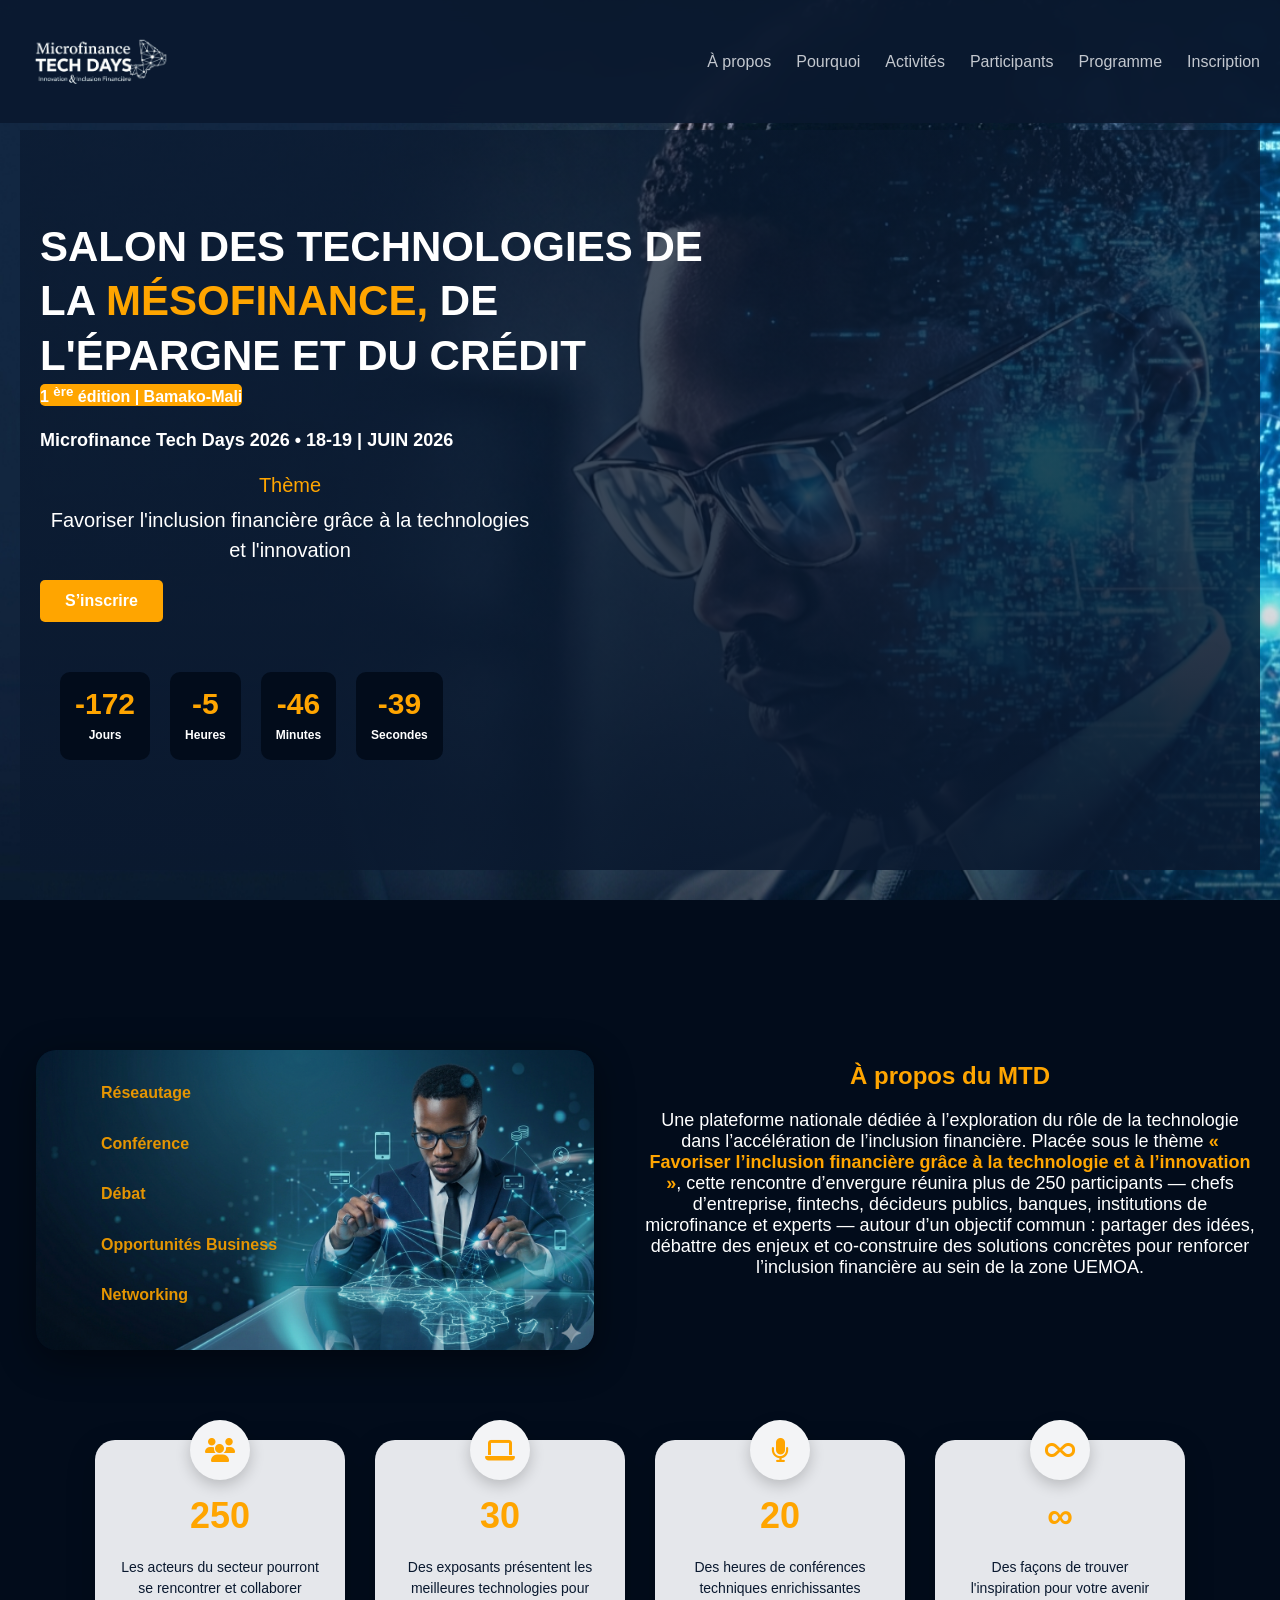
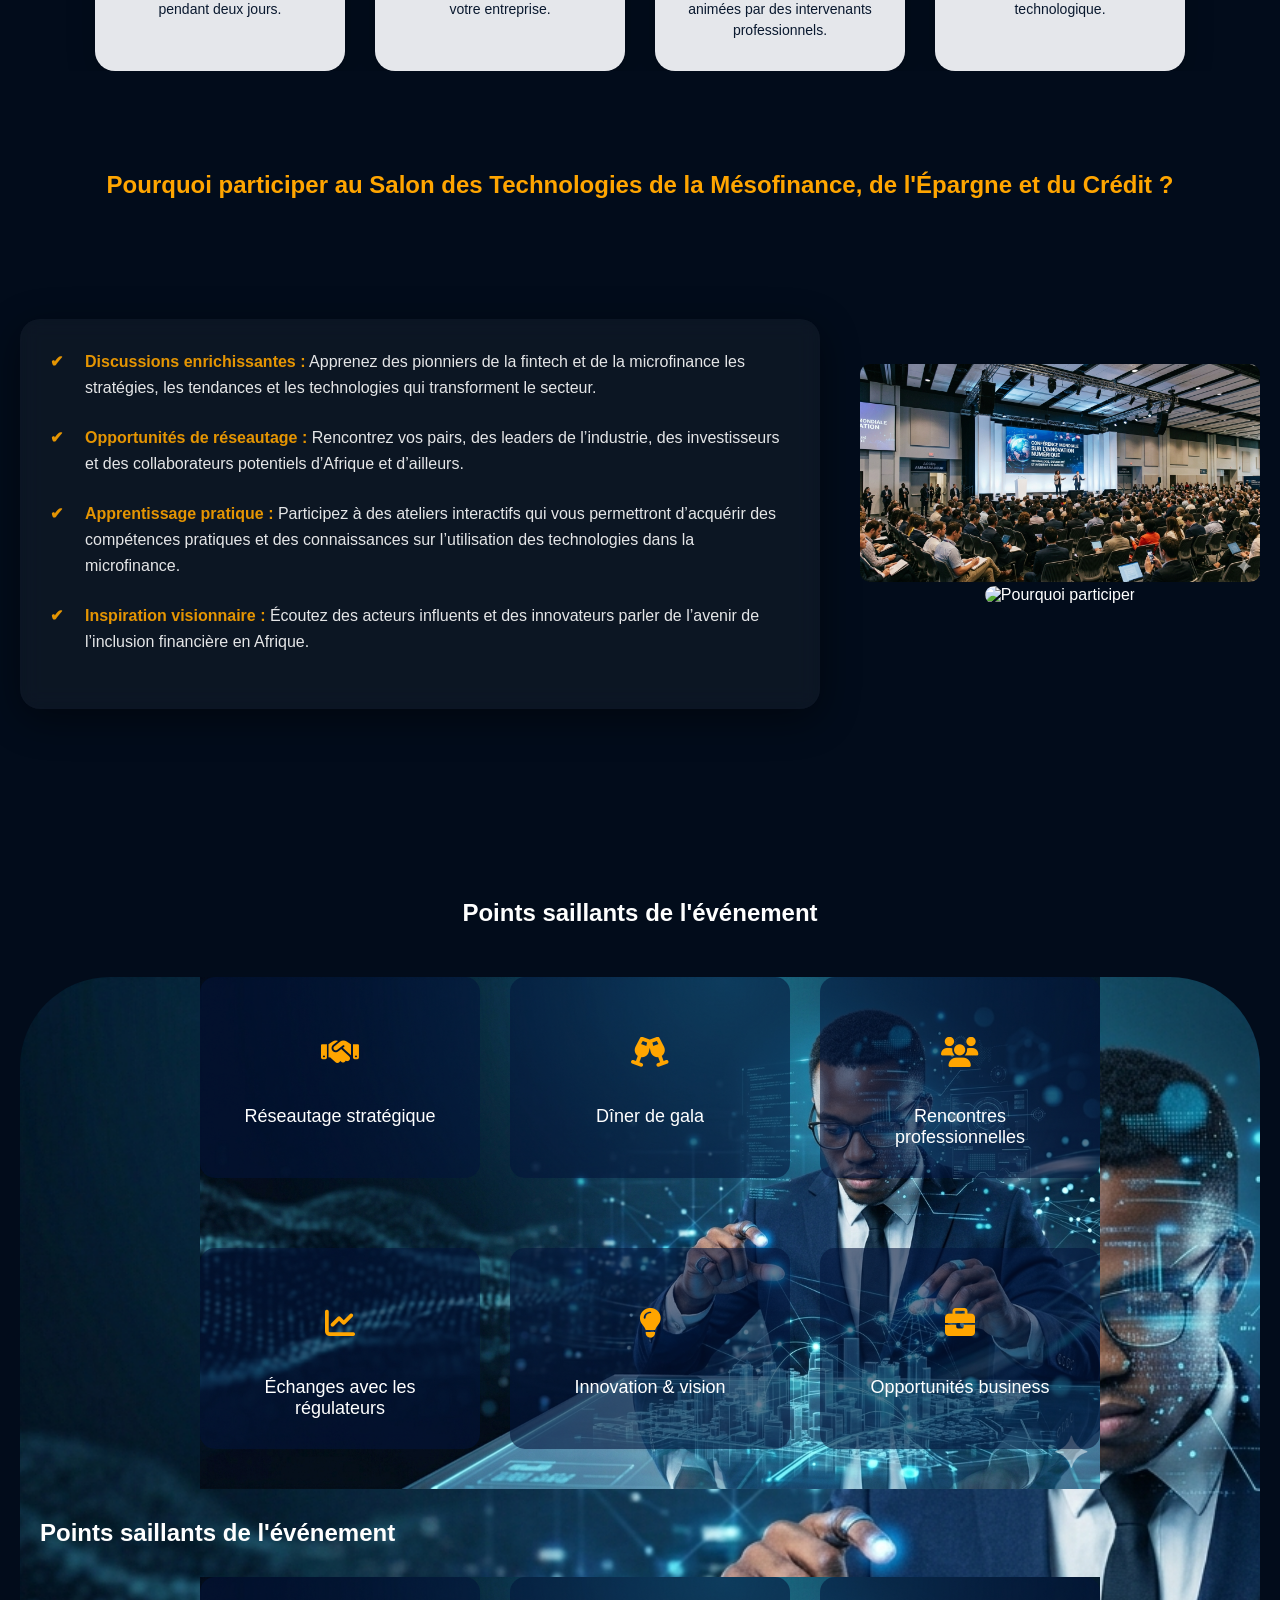
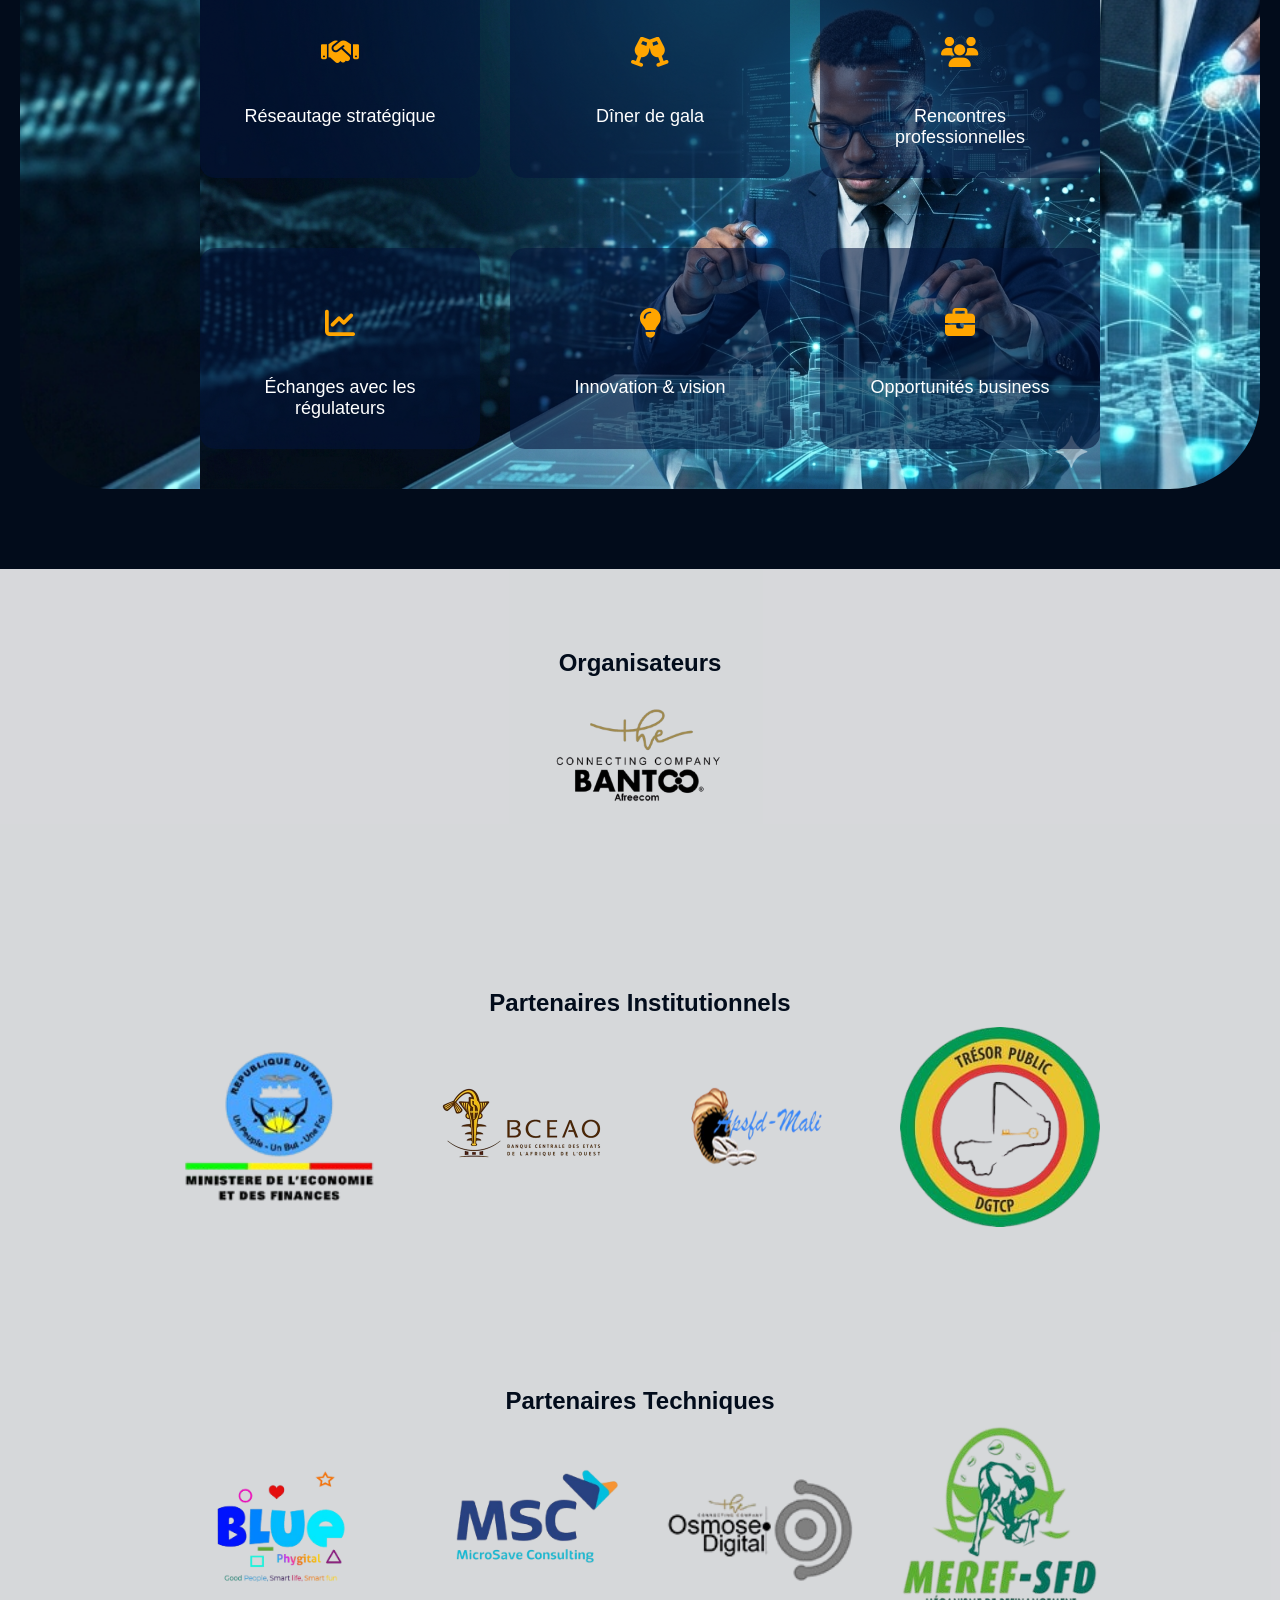
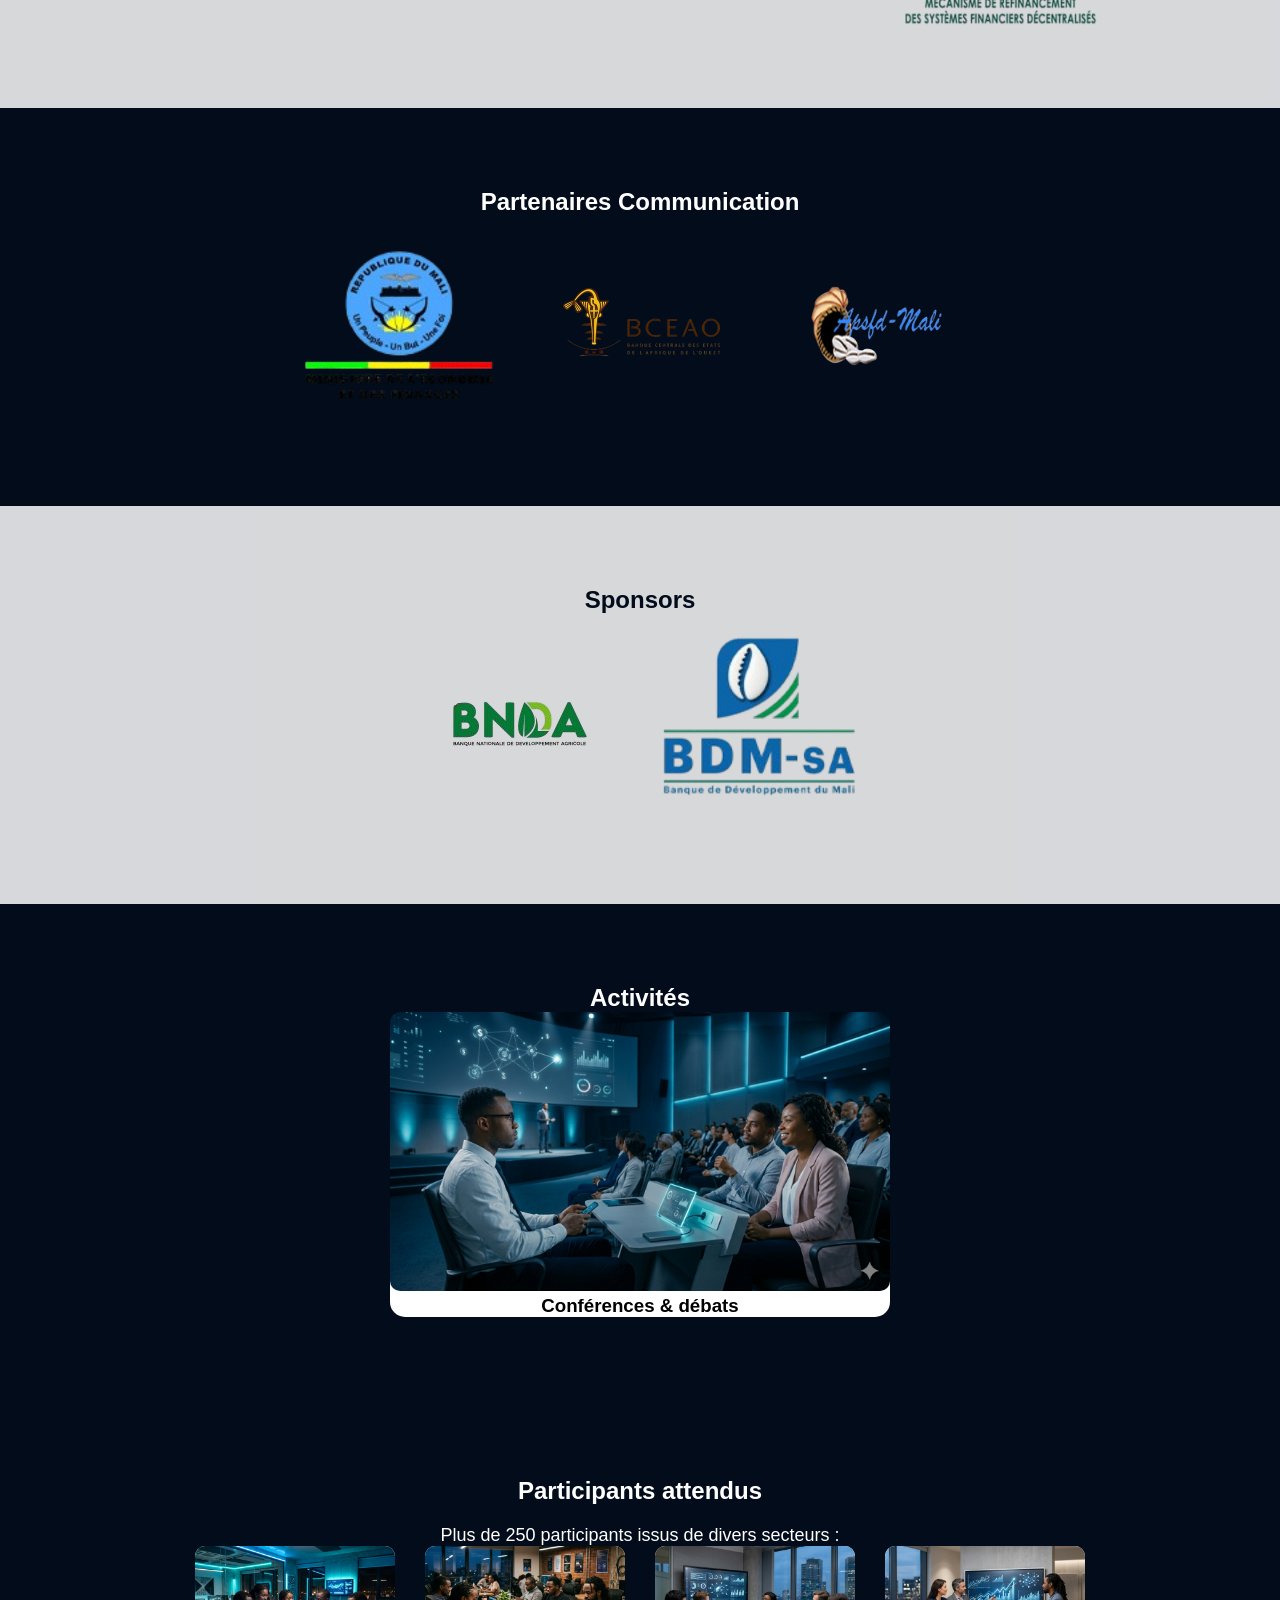
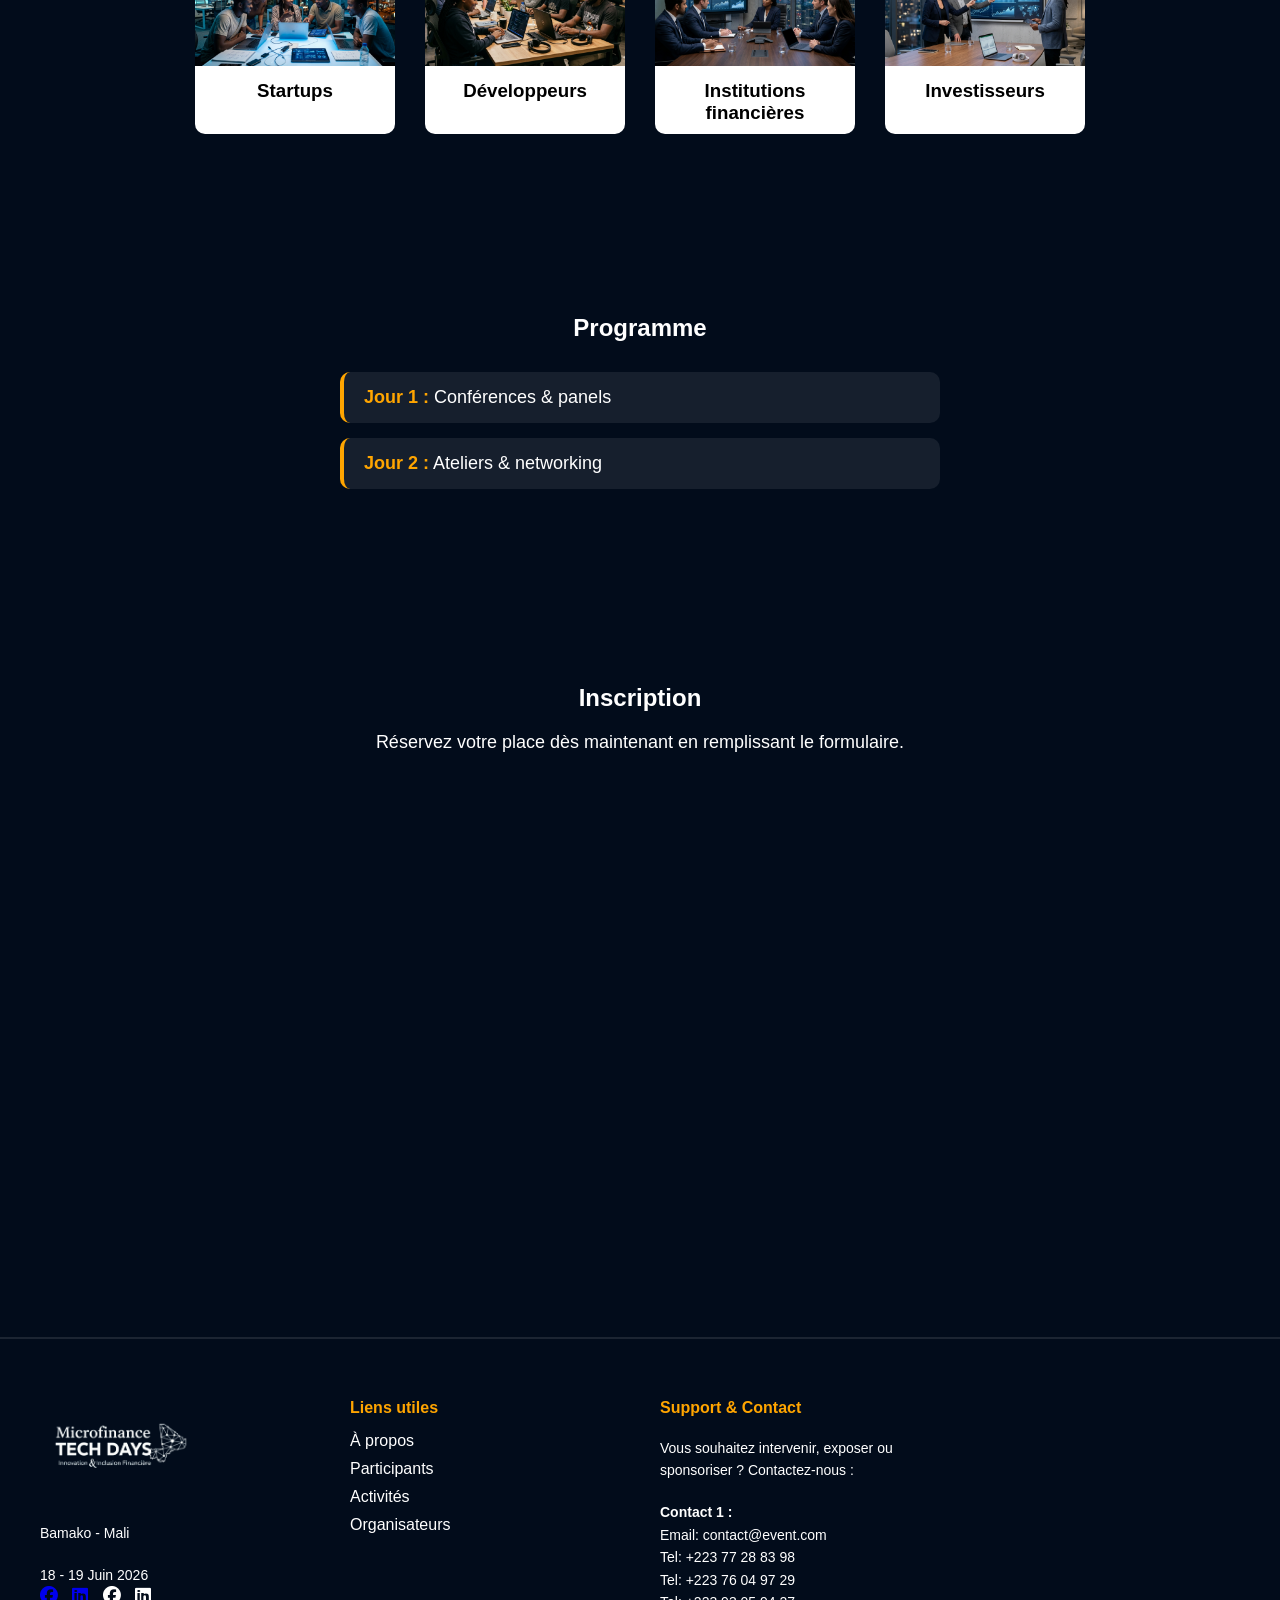
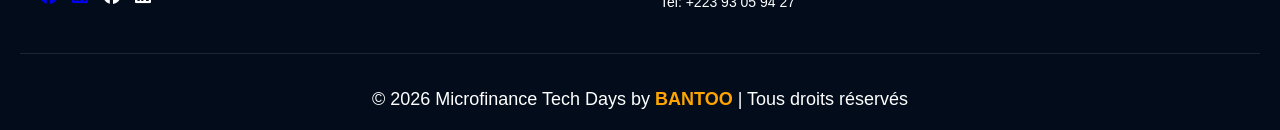
==== microfinance/index.html @ 063d9e69 "merge repo distant" ====
<!DOCTYPE html>
<html lang="fr">
<head>
  <meta charset="UTF-8">
  <title>Microfinance Tech Days</title>
  <meta name="viewport" content="width=device-width, initial-scale=1.0">
  <link rel="stylesheet" href="https://cdnjs.cloudflare.com/ajax/libs/font-awesome/6.5.0/css/all.min.css">
  <link rel="stylesheet" href="style.css">
</head>
<body>

<!-- NAVBAR -->
<header>
  <nav class="navbar">
    
    <div class="nav-left">
      <img src="images/logos.png" alt="logo" class="navbar-logo">
    </div>
    <div class="menu-toggle">&#9776;</div>

    <ul class="nav-links">
      <li><a href="#about">À propos</a></li>
      <li><a href="#why">Pourquoi</a></li>
      <li><a href="#activities">Activités</a></li>
      <li><a href="#participants">Participants</a></li>
      <li><a href="#program">Programme</a></li>
      <li><a href="#inscription">Inscription</a></li>
    </ul>

  </nav>
</header>

<!-- HERO -->
<section id="accueil" class="hero ">
  <div class="overlay">
    <h1>SALON DES TECHNOLOGIES DE LA <strong >MÉSOFINANCE,</strong> DE L'ÉPARGNE ET DU CRÉDIT </h1>
    <h4 class="fade-in-delay">1 <sup>ère</sup> édition | Bamako-Mali</h4>
    <p class="fade-in-delay">Microfinance Tech Days 2026 • 18-19 | JUIN 2026</p>

    <h2 class="fade-in-delay">Favoriser l'inclusion financière grâce à la technologies et l'innovation </h2>
    <a href="#inscription" class="btn fade-in-delay">S’inscrire</a>
    <div class="countdown">
    <div><span id="days">0</span><p>Jours</p></div>
    <div><span id="hours">0</span><p>Heures</p></div>
    <div><span id="minutes">0</span><p>Minutes</p></div>
    <div><span id="seconds">0</span><p>Secondes</p></div>
  </div>
  </div>
</section>

<!-- ABOUT -->
<section id="about" class="fade-up">
   <div class="about-container">
    <div class="content">
      <ul>
        <ol> <li><strong>Réseautage</strong></li></ol>
        <ol><li><strong>Conférence</strong></li></ol>
        <ol><li><strong>Débat</strong></li></ol>
        <ol><li><strong>Opportunités Business</strong></li></ol>
        <ol><li><strong>Networking</strong></li></ol>
      </ul>
    </div>
    <!-- <img src="images/about.png" alt="about"> -->
    
    <div class="text">
      <h2>À propos du <strong >MTD</strong></h2>
      <p>
        Une plateforme nationale dédiée à l’exploration du rôle de la technologie dans l’accélération de l’inclusion financière.
        Placée sous le thème <strong>« Favoriser l’inclusion financière grâce à la technologie et à l’innovation »</strong>, cette rencontre 
        d’envergure réunira plus de 250 participants — chefs d’entreprise, fintechs, décideurs publics, banques, institutions de microfinance 
        et experts — autour d’un objectif commun : partager des idées, débattre des enjeux et co-construire des solutions concrètes pour 
        renforcer l’inclusion financière au sein de la zone UEMOA.
      </p>
    </div>
  </div>
</section>

<!-- STATS -->
<div class="stats">
  
  <div class="stat-card">
    <div class="icon"><i class="fas fa-users"></i></div>
    <h3>250</h3>
    <p>Les acteurs du secteur pourront se rencontrer et collaborer pendant deux jours.</p>
  </div>

  <div class="stat-card">
    <div class="icon"><i class="fas fa-laptop"></i></div>
    <h3>30</h3>
    <p>Des exposants présentent les meilleures technologies pour votre entreprise.</p>
  </div>

  <div class="stat-card">
    <div class="icon"><i class="fas fa-microphone"></i></div>
    <h3>20</h3>
    <p>Des heures de conférences techniques enrichissantes animées par des intervenants professionnels.</p>
  </div>

  <div class="stat-card">
    <div class="icon"><i class="fas fa-infinity"></i></div>
    <h3>∞</h3>
    <p>Des façons de trouver l'inspiration pour votre avenir technologique.</p>
  </div>

</div> 

<section id="why" class="fade-up">
  <h2>Pourquoi participer  au Salon des Technologies de la Mésofinance, de l'Épargne et du Crédit ?</h2>

  <div class="why-container">

    <div class="why-text">
      <ol>
        <li>
          <strong>Discussions enrichissantes :</strong>
          Apprenez des pionniers de la fintech et de la microfinance les stratégies, les tendances et les technologies qui transforment le secteur.
        </li>

        <li>
          <strong>Opportunités de réseautage :</strong>
          Rencontrez vos pairs, des leaders de l’industrie, des investisseurs et des collaborateurs potentiels d’Afrique et d’ailleurs.
        </li>

        <li>
          <strong>Apprentissage pratique :</strong>
          Participez à des ateliers interactifs qui vous permettront d’acquérir des compétences pratiques et des connaissances sur l’utilisation des technologies dans la microfinance.
        </li>

        <li>
          <strong>Inspiration visionnaire :</strong>
          Écoutez des acteurs influents et des innovateurs parler de l’avenir de l’inclusion financière en Afrique.
        </li>
      </ol>
    </div>

    <div class="why-image">
      <img src="images/conf.png" alt="Pourquoi participer">
      <img src="images/why.png" alt="Pourquoi participer">
    </div>

  </div>
</section>

<!-- HIGHLIGHTS -->
<section id="highlights" class="fade-up">
   <h2>Points saillants de l'événement</h2>
  <div class="high">
    
    <div class="highlights-grid">

      <div class="highlight-item">
        <i class="fas fa-handshake"></i>
        <p>Réseautage stratégique</p>
      </div>

      <div class="highlight-item">
        <i class="fas fa-glass-cheers"></i>
        <p>Dîner de gala</p>
      </div>

      <div class="highlight-item">
        <i class="fas fa-users"></i>
        <p>Rencontres professionnelles</p>
      </div>

      <div class="highlight-item">
        <i class="fas fa-chart-line"></i>
        <p>Échanges avec  les régulateurs</p>
      </div>

      <div class="highlight-item">
        <i class="fas fa-lightbulb"></i>
        <p>Innovation & vision</p>
      </div>

      <div class="highlight-item">
        <i class="fas fa-briefcase"></i>
        <p>Opportunités business</p>
      </div>

    </div>

  <h2>Points saillants de l'événement</h2>

  <div class="highlights-grid">

    <div class="highlight-item">
      <i class="fas fa-handshake"></i>
      <p>Réseautage stratégique</p>
    </div>

    <div class="highlight-item">
      <i class="fas fa-glass-cheers"></i>
      <p>Dîner de gala</p>
    </div>

    <div class="highlight-item">
      <i class="fas fa-users"></i>
      <p>Rencontres professionnelles</p>
    </div>

    <div class="highlight-item">
      <i class="fas fa-chart-line"></i>
      <p>Échanges avec  les régulateurs</p>
    </div>

    <div class="highlight-item">
      <i class="fas fa-lightbulb"></i>
      <p>Innovation & vision</p>
    </div>

    <div class="highlight-item">
      <i class="fas fa-briefcase"></i>
      <p>Opportunités business</p>
    </div>

  </div>
</section>

<!-- ORGANIZERS -->
<section id="organizers" class="fade-up">
  <h2>Organisateurs</h2>
  <div class="logos">
    <img src="images/organisateur.png">
  </div>
</section>

<!-- PARTNERS -->
<section id="partners" class="fade-up">
  <h2>Partenaires Institutionnels</h2>
  <div class="logos">
    <img src="images/Mnn.png">
    <img src="images/bceaolog.png">
    <img src="images/sponlog.png">
    <img src="images/tresor.png" alt="">
    
  </div>
</section>

<!-- PARTNERS -->
<section id="partnerstech" class="fade-up">
  <h2>Partenaires Techniques</h2>
  <div class="logos">
    <img src="images/blue.png">
    <img src="images/msc.png">
    <img src="images/osm.png">
    <img src="images/mref.png">
    
  </div>
</section>

<!-- PARTNERS -->
<section id="partnerscom" class="fade-up">
  <h2>Partenaires Communication</h2>
  <div class="logos">
    <img src="images/Mnn.png">
    <img src="images/bceaolog.png">
    <img src="images/sponlog.png">
    
  </div>
</section>

<!-- SPONSORS -->
<section id="sponsors" class="fade-up">
  <h2>Sponsors</h2>
  <div class="logos">
    <img src="images/bnda_mali_logo.png">
    <img src="images/bdmss.png">
  </div>
</section>


<!-- ACTIVITIES -->
<section id="activities">
  <div class="activities-container">
    <h2>Activités</h2>
    <div class="carousel">
      <div class="card active">
        <img src="images/conference.png" alt="">
        <h3>Conférences & débats</h3>
      </div>

      <div class="card">
        <img src="images/exposition.png" alt="">
        <h3>Expositions & démonstrations</h3>
      </div>

      <div class="card">
        <img src="images/atelier.png" alt="">
        <h3>Ateliers</h3>
      </div>
    </div>
  </div>
</section>

<section id="participants" class="fade-up">
  <h2>Participants attendus</h2>
  <p>Plus de 250 participants issus de divers secteurs :</p>

  <div class="participants-container">
    
    <div class="participant-card">
      <img src="images/startup.png" alt="">
      <h3>Startups</h3>
    </div>

    <div class="participant-card">
      <img src="images/dev.png" alt="">
      <h3>Développeurs</h3>
    </div>

    <div class="participant-card">
      <img src="images/institution.png" alt="">
      <h3>Institutions financières</h3>
    </div>

    <div class="participant-card">
      <img src="images/investisseur.png" alt="">
      <h3>Investisseurs</h3>
    </div>

  </div>
</section>

<!-- PROGRAM -->
<section id="program" class="fade-up">
  <h2>Programme</h2>
  <p><strong>Jour 1 :</strong> Conférences & panels</p>
  <p><strong>Jour 2 :</strong> Ateliers & networking</p>
</section>

<!-- INSCRIPTION -->
<section id="inscription" class="fade-up">
  <h2>Inscription</h2>
  <p>Réservez votre place dès maintenant en remplissant le formulaire.</p>
  <div class="form-container"> 
    <iframe 
      src="https://forms.gle/xiPjMH4er3DZVUmT6"
      width="100%" 
      height="500"
      frameborder="0">
    </iframe>
  </div>
</section>

<!-- FOOTER -->
<footer>

  <div class="footer-container">

    <div class="footer-col">
      <img src="images/logos.png" alt="logo" class="footer-logo">
      <p>Bamako - Mali</p>
      <p>18 - 19 Juin 2026</p>

      <div class="socials" >
         <a href="https://www.facebook.com/profile.php?id=61573254868620 "><i class="fab fa-facebook"></i></a>
        <a href="https://www.linkedin.com/company/microfinance-tech-days/?viewAsMember=true"><i class="fab fa-linkedin"> </i></a>
        <i class="fab fa-facebook"></i>
        <i class="fab fa-linkedin"></i>
      </div>
    </div>

    <div class="footer-col">
      <h4>Liens utiles</h4>
      <ul>
        <li><a href="#about">À propos</a></li>
        <li><a href="#participants">Participants</a></li>
        <li><a href="#activities">Activités</a></li>
        <li><a href="#organizers">Organisateurs</a></li>
      </ul>
    </div>

<!--     
    <div class="footer-col">
      <h4>Informations</h4>
      <ul>
        <li><a href="#">Politique de confidentialité</a></li>
        <li><a href="#">Conditions d'utilisation</a></li>
      </ul>
    </div> -->

    <div class="footer-col">
      <h4>Support & Contact</h4>
      <p>Vous souhaitez intervenir, exposer ou sponsoriser ? Contactez-nous :</p>

      <p><strong>Contact 1 :</strong><br>
      Email: contact@event.com<br>
      Tel: +223 77 28 83 98 <br>
      Tel: +223 76 04 97 29<br>
      Tel: +223 93 05 94 27</p>
    </div>

  </div>

  <div class="footer-bottom">
    <p>© 2026 Microfinance Tech Days by <strong style="color: orange;">BANTOO</strong> | Tous droits réservés</p>
  </div>

</footer>

<script src="script.js"></script>
</body>
</html>
---- microfinance/style.css ----
* {
  margin: 0;
  padding: 0;
  box-sizing: border-box;
  font-family: 'Arial', sans-serif;
}

body {
  background: rgba(2,12,27,0.9);
  color: white;
}

p {
  margin-top: 20px;
  font-size: 18px;
}

/* NAVBAR ALIGNEMENT */
.navbar {
  display: flex;
  justify-content: space-between;
  align-items: center; 
  padding: 15px 20px;
  background: transparent; 
  transition: 0.3s;
  position: fixed;
  width: 100%;
  /* background-color: #ecb131; */
  z-index: 1000;
  backdrop-filter: blur(10px);
}

.navbar.scrolled {
  background: #0a192f;
  box-shadow: 0 5px 20px rgba(0,0,0,0.3);
}

/* LOGO */
.navbar-logo {
  width: 150px;
  height: auto;
  /* filter: drop-shadow(0 0 5px white); */
  border-radius: 5px;
}

/* NAV LINKS */
.nav-links {
  display: flex;
  list-style: none;
  align-items: center;
}

.nav-links li {
  margin-left: 25px;
}

.nav-links a {
  color: #eaedf1d3; 
  text-decoration: none;
  transition: 0.3s;
}

.nav-links a:hover {
  color: orange;
}

/* HERO */
.hero {
  height: 100vh;
  background: url('images/backbg.png') no-repeat center center/cover;
  position: relative;
  opacity: 0;
  animation: heroFade 1s ease forwards;
  transform: translateY(30px);
}
.fade-in-delay {
  opacity: 0;
  transform: translateY(20px);
  animation: heroFade 1s ease forwards;
  animation-delay: 0.5s;
}
.overlay {
  margin-top: 50px ;
  position: relative;
  width: 100%;
  height: 100%;
  background: linear-gradient(
    rgba(10,25,47,0.7),
    rgba(10,25,47,0.9)
  );
  display: flex;
  flex-direction: column;
  align-items: flex-start; 
  padding-left: 20px;
  justify-content: center;
  align-items: flex-start;
}
.overlay h1 {
  font-size: 42px;
  font-weight: 800;
  line-height: 1.3;
  text-transform: uppercase;
  text-align: left;
  max-width: 700px;
}

.overlay h1 strong {
  color: orange;
}

.overlay h4 {
  display: inline-block;
  text-align: right;
  background-color: orange;
  color: white;
  line-height: 1.2;
  height: fit-content;
  border-radius: 5px;
  font-weight: bold;
  font-weight: italic;
  align-self:flex-start;
}

.overlay p {
  /* margin-top: 15px; */
  font-size: 18px;
  font-weight: 600;
  max-width: 600px;
  line-height: 1.6;
}

.overlay h2 {
  margin-top: 15px;
  font-size: 20px;
  font-weight: 400;
  max-width: 500px;
  line-height: 1.5;
}
.overlay h2::before {
  content: "Thème";
  display: block;
  color: orange;
  /* font-weight: bolder; */
  font-family: Impact, Haettenschweiler, 'Arial Narrow Bold', sans-serif;
  margin-bottom: 5px;
}

.btn {
  margin-top: 15px;
  padding: 10px 20px;
  text-align: center;
  justify-content: center;
  background: orange;
  color: white;
  font-weight: bold;
  border: none;
  border-radius: 5px;
  max-width: 200px;
  padding: 12px 25px;
  text-decoration: none;
  transition: 0.3s;
}


/* SECTIONS */
section {
  padding: 80px 20px;
  text-align: center;
  background-color: #020c1b;
}

/* ABOUT */
.about-container {
  display: flex;
  align-items: center;
  gap: 30px;
  flex-wrap: wrap;

}
.about-container h2 {
  margin-bottom: 20px;
  color: orange;
}

.about-container .content {
  width: 45%;
  background: url('images/about.png') no-repeat center center/cover;
  height: 300px;
  overflow: hidden;
  position: relative;
  padding: 80px 20px;
  display: flex;
  margin: 40px auto;
  padding: 30px;
  border-radius: 20px;
  backdrop-filter: blur(10px);
  box-shadow: 0 10px 40px rgba(0,0,0,0.5);
  text-align: left;
  opacity: 0.9;
  transform: translateY(30px);
  animation: fadeInUp 1s ease forwards;
}

.content ol {
  list-style: none;
}

.content li {
  margin-bottom: 25px;
  position: relative;
  padding-left: 35px;
  line-height: 1.6;
}

/* .content li::before {
  content: "✔";
  position: absolute;
  left: 0;
  color: orange;
  font-weight: bold;
} */

.about-container .text {
  width: 50%;

}

.about-container strong {
  color: orange;
  font-weight: bold;
}

/*Activities*/

.activities-container {
  max-width: 1200px;
  margin: auto;
}

.carousel {

  position: relative;
  width: 500px;
  margin: auto;
}

.card {
  display: none;
  text-align: center;
  background: white;
  color: black;
  /* padding: 5px; */
  border-radius: 15px;
  transition: 0.5s;
}

.card img {
  width: 100%;
  border-radius: 10px;
}

.card.active {
  display: block;
}

.card:hover {
  transform: scale(1.05);
}

/* Participant Card */

.participants-container {
  display: flex;
  justify-content: center;
  gap: 30px;
  flex-wrap: wrap;
  color: orange;
}

.participant-card {
  width: 200px;
  background: white;
  color: black;
  border-radius: 10px;
  overflow: hidden;
  transition: 0.3s;
}

.participant-card img {
  width: 100%;
  height: 120px;
  object-fit: cover;
}

.participant-card h3 {
  padding: 10px;
}

.participant-card:hover {
  transform: translateY(-5px);
}

.card,
.participant-card,
.highlight-item {
  transition: transform 0.3s ease, box-shadow 0.3s ease;
}

.card:hover,
.participant-card:hover,
.highlight-item:hover {
  box-shadow: 0 10px 30px rgba(0,0,0,0.3);
}

/* HIGHLIGHTS */

.high{
  display: flex;
  justify-content: center;
  gap: 30px;
  flex-wrap: wrap;margin-top: 50px ;
  position: relative;
  width: 100%;
  height: 100%;
  background: url('images/bg.png') no-repeat center center/cover;
  flex-direction: column;
  align-items: flex-start; 
  padding-left: 20px;
  border-radius: 90px;
}
#highlights {
  position: relative;
  padding: 80px 20px;
  text-align: center;
  overflow: hidden;
  /* color: orange; */
}
.highlights h2 {
  margin-bottom: 40px;
  color: orange;

}
.highlights-grid {
  display: grid;
  grid-template-columns: repeat(3, 1fr);
  gap: 30px;
  max-width: 900px;
  margin: auto;
  margin-top: 40px;
  background: url('images/bg.png') no-repeat center center/cover;
  gap: 30px;
  max-width: 900px;
  margin: auto;
}

.highlight-item {
  position: relative;
  background: rgba(2, 20, 59, 0.568);
  padding: 30px;
  border-radius: 15px;
  transition: 0.3s;
  overflow: hidden; 
  margin-bottom: 40px;
}

.highlight-item i {
  margin-top: 30px;
  font-size: 30px;
  color: orange;
  overflow: hidden;
}

.highlight-item i {
  font-size: 30px;
  color: orange;
  margin-bottom: 15px;
}

.highlight-item::before {
  content: "";
  position: absolute;
  width: 100%;
  height: 0%;
  bottom: 0;
  left: 0;
  background: rgba(255,165,0,0.1);
  transition: 0.4s;
}

.highlight-item:hover::before {
  height: 100%;
}

.highlight-item:hover {
  transform: translateY(-8px);
  background: rgba(255,255,255,0.1);
}


/* Logos of partners, sponsors and organizers */
.logos {
  display: flex;
  justify-content: center;
  gap: 40px;
  flex-wrap: wrap;
  margin-top: 10px;
  /* background: rgba(255, 255, 255, 0.425); */
}

.logos img {
  width: 200px;
  height:auto;
  opacity: 1;
  transition: 0.3s;
  
}

.logos img:hover {
  opacity: 1.5;
  transform: scale(1.05);
}

#organizers,
#partners,
#sponsors,
#partnerstech,
#partnerscom
#sponsors {
  padding: 80px 20px;
  text-align: center;
  background: rgba(255, 255, 255, 0.822);
  color: #020c1b;
  font-weight: bold;
}

/* Fade-up Animation */
.fade-up {
  opacity: 0;
  transform: translateY(40px);
  transition: all 0.8s ease;
}

.fade-up.show {
  opacity: 1;
  transform: translateY(0);
}

/* COUNTDOWN */
.countdown {
  display: flex;
  justify-content: center;
  gap: 20px;
  margin-top: 30px;
  flex-wrap: wrap;
  padding: 20px;
  border-radius: 10px;
}

.countdown div {
  background: #020c1b;
  padding: 15px;
  border-radius: 10px;
  min-width: 70px;
  transition: 0.3s;
}

.countdown div:hover {
  transform: scale(1.1);
  background: #020c1b65;
}

.countdown span {
  font-size: 30px;
  font-weight: bolder;
  color: orange;
}


.countdown p {
  font-size: 12px;
  margin-top: 5px;
}

/* WHY SECTION */
#why {
  background: #020c1b;
  padding: 100px 20px;
}

#why h2 {
  text-align: center;
  margin-bottom: 50px;
  color: orange;
}

#why strong {
  color: orange;
  font-weight: bold;
}

/* Section WHY */
.why-container {
  display: flex;
  align-items: center;
  justify-content: center;
  gap: 40px;
  flex-wrap: wrap;
}

.why-text {
  max-width: 800px;
  margin: 40px auto;
  padding: 30px;
  background: rgba(255, 255, 255, 0.05);
  border-radius: 20px;
  backdrop-filter: blur(10px);
  box-shadow: 0 10px 40px rgba(0,0,0,0.5);
  text-align: left;
  opacity: 0.9;
  transform: translateY(30px);
  animation: fadeInUp 1s ease forwards;
}

.why-text ol {
  list-style: none;
}

.why-text li {
  margin-bottom: 25px;
  position: relative;
  padding-left: 35px;
  line-height: 1.6;
}

.why-text li::before {
  content: "✔";
  position: absolute;
  left: 0;
  color: orange;
  font-weight: bold;
}

/* TITRES */
.why-text strong {
  color: white;
}

/* IMAGE */
.why-image {
  flex: 1;
  min-width: 300px;
  text-align: center;
}

.why-image img {
  width: 100%;
  max-width: 400px;
  border-radius: 10px;
}

@keyframes fadeUp {
  to {
    opacity: 1;
    transform: translateY(0);
  }
}

/* STATS SECTION */
.stats {
  display: flex;
  justify-content: center;
  gap: 30px;
  flex-wrap: wrap;
  background: #020c1b;
}

.stat-card {
  background: #e5e7eb;
  color: #0a192f;
  width: 250px;
  padding: 30px 20px;
  border-radius: 20px;
  text-align: center;
  position: relative;
  transition: 0.3s;
  box-shadow: 0 10px 30px rgba(0,0,0,0.2);
}

.stat-card:hover {
  transform: translateY(-10px);
}

/* ICON */
.stat-card .icon {
  width: 60px;
  height: 60px;
  background: #f3f4f6;
  border-radius: 50%;
  display: flex;
  align-items: center;
  justify-content: center;
  margin: -50px auto 15px;
  box-shadow: 0 5px 15px rgba(0,0,0,0.2);
}

.stat-card .icon i {
  color: orange;
  font-size: 24px;
}

/* CHIFFRES */
.stat-card h3 {
  font-size: 36px;
  color: orange;
  margin: 10px 0;
}

/* TEXTE */
.stat-card p {
  font-size: 14px;
  line-height: 1.5;
}

/* PROGRAM SECTION */
#program {
  background: #020c1b;
  padding: 100px 20px;
}

#program h2 {
  margin-bottom: 30px;
}

/* Style des lignes Jour */
#program p {
  background: rgba(255, 255, 255, 0.08);
  padding: 15px 20px;
  margin: 15px auto;
  max-width: 600px;
  border-radius: 10px;
  text-align: left;
  transition: 0.3s;
  border-left: 4px solid orange;
}

/* Hover effet pro */
#program p:hover {
  background: rgba(255, 255, 255, 0.15);
  transform: translateX(5px);
}

/* Jour en valeur */
#program strong {
  color: orange;
}
.form-container {
  max-width: 800px;
  margin: auto;
}

/* FOOTER */
footer {
  background: #020c1b;
  padding: 60px 20px 20px;
  border-top: 2px solid rgba(255,255,255,0.1);
}

/* CONTAINER */
.footer-container {
  display: grid;
  grid-template-columns: repeat(4, 1fr);
  gap: 40px;
  max-width: 1200px;
  margin: auto;
  
}

/* COL */
.footer-col h4 {
  margin-bottom: 15px;
  color: orange;
}

.footer-col p {
  font-size: 14px;
  line-height: 1.6;
  color: white;
}

.footer-col ul {
  list-style: none;
}

.footer-col ul li {
  margin-bottom: 10px;
}

.footer-col ul li a {
  color: white;
  text-decoration: none;
  transition: 0.3s;
}

.footer-col ul li a:hover {
  color: orange;
}


/* LOGO */
.footer-logo {
  width: 150px;
  margin-bottom: 10px;
}

/* SOCIALS */
.socials i {
  margin-right: 10px;
  font-size: 18px;
  cursor: pointer;
  transition: 0.3s;
}

.socials i:hover {
  color: orange;
}

/* BOTTOM */
.footer-bottom {
  text-align: center;
  border-top: 1px solid rgba(255,255,255,0.1);
  margin-top: 40px;
  padding-top: 15px;
  font-size: 14px;
}
.menu-toggle {
  display: none;
  font-size: 25px;
  cursor: pointer;
}

/* MOBILE */
@media (max-width: 768px) {

  .menu-toggle {
    display: block;
  }

  .nav-links {
    position: absolute;
    top: 60px;
    right: 0;
    background: #0a192f;
    flex-direction: column;
    width: 200px;
    display: none;
  }

  .nav-links.active {
    display: flex;
  }

  .nav-links li {
    margin: 15px 0;
    text-align: center;
  }

  .about-container {
    flex-direction: column;
  }

  .overlay {
    padding: 20px;
    align-items: center;
    text-align: center;
  }

  .overlay h1 {
    font-size: 28px;
  }

  .hero-header {
    flex-direction: column;
    align-items: center;
  }

  .edition {
    margin-top: 10px;
  }

  img {
  max-width: 100%;
  height: auto;
}

.participants-container,
  .speakers-container {
    flex-direction: column;
    align-items: center;
  }
}

@media (max-width: 992px) {
  .highlights-grid {
    grid-template-columns: repeat(2, 1fr);
  }
  .footer-container {
    grid-template-columns: repeat(2, 1fr);
  }

}


@media (max-width: 600px) {
  .highlights-grid {
    grid-template-columns: 1fr;
  }
  .footer-container {
    grid-template-columns: 1fr;
    text-align: center;
  }

  .socials {
    margin-top: 10px;
  }
}

@keyframes heroFade {
  to {
    opacity: 1;
    transform: translateY(0);
  }
}

 @media (max-width: 768px) { 
  
  .hero {
    height: 60vh;
  }
  .overlay {
    padding: 20px;
  }
  .overlay h1 {
    font-size: 28px;
  }
  .overlay p {
    font-size: 16px;
  }
  .btn {
    padding: 8px 16px;
    font-size: 14px;
  }
  .card {
    width: 100%;

  }
  .navbar .nav-links {
        display: none;
        flex-direction: column;
        width: 100%;
        position: absolute;
        top: 60px;
        left: 0;
        background-color: #333;
        text-align: center;
        padding: 1rem 0;
        gap: 15px;
        
    }

    .navbar .nav-links li {
        margin: 0.8rem 0;
    }
  .carousel {
    width: 100%;
  }
  .about-container {
    flex-direction: column;
  }

  .about-container img,
  .about-container .text {
    width: 100%;
  }

  .stats {
    flex-direction: column;
    align-items: center;
  }

  .stat-card {
    width: 90%;
  }
}
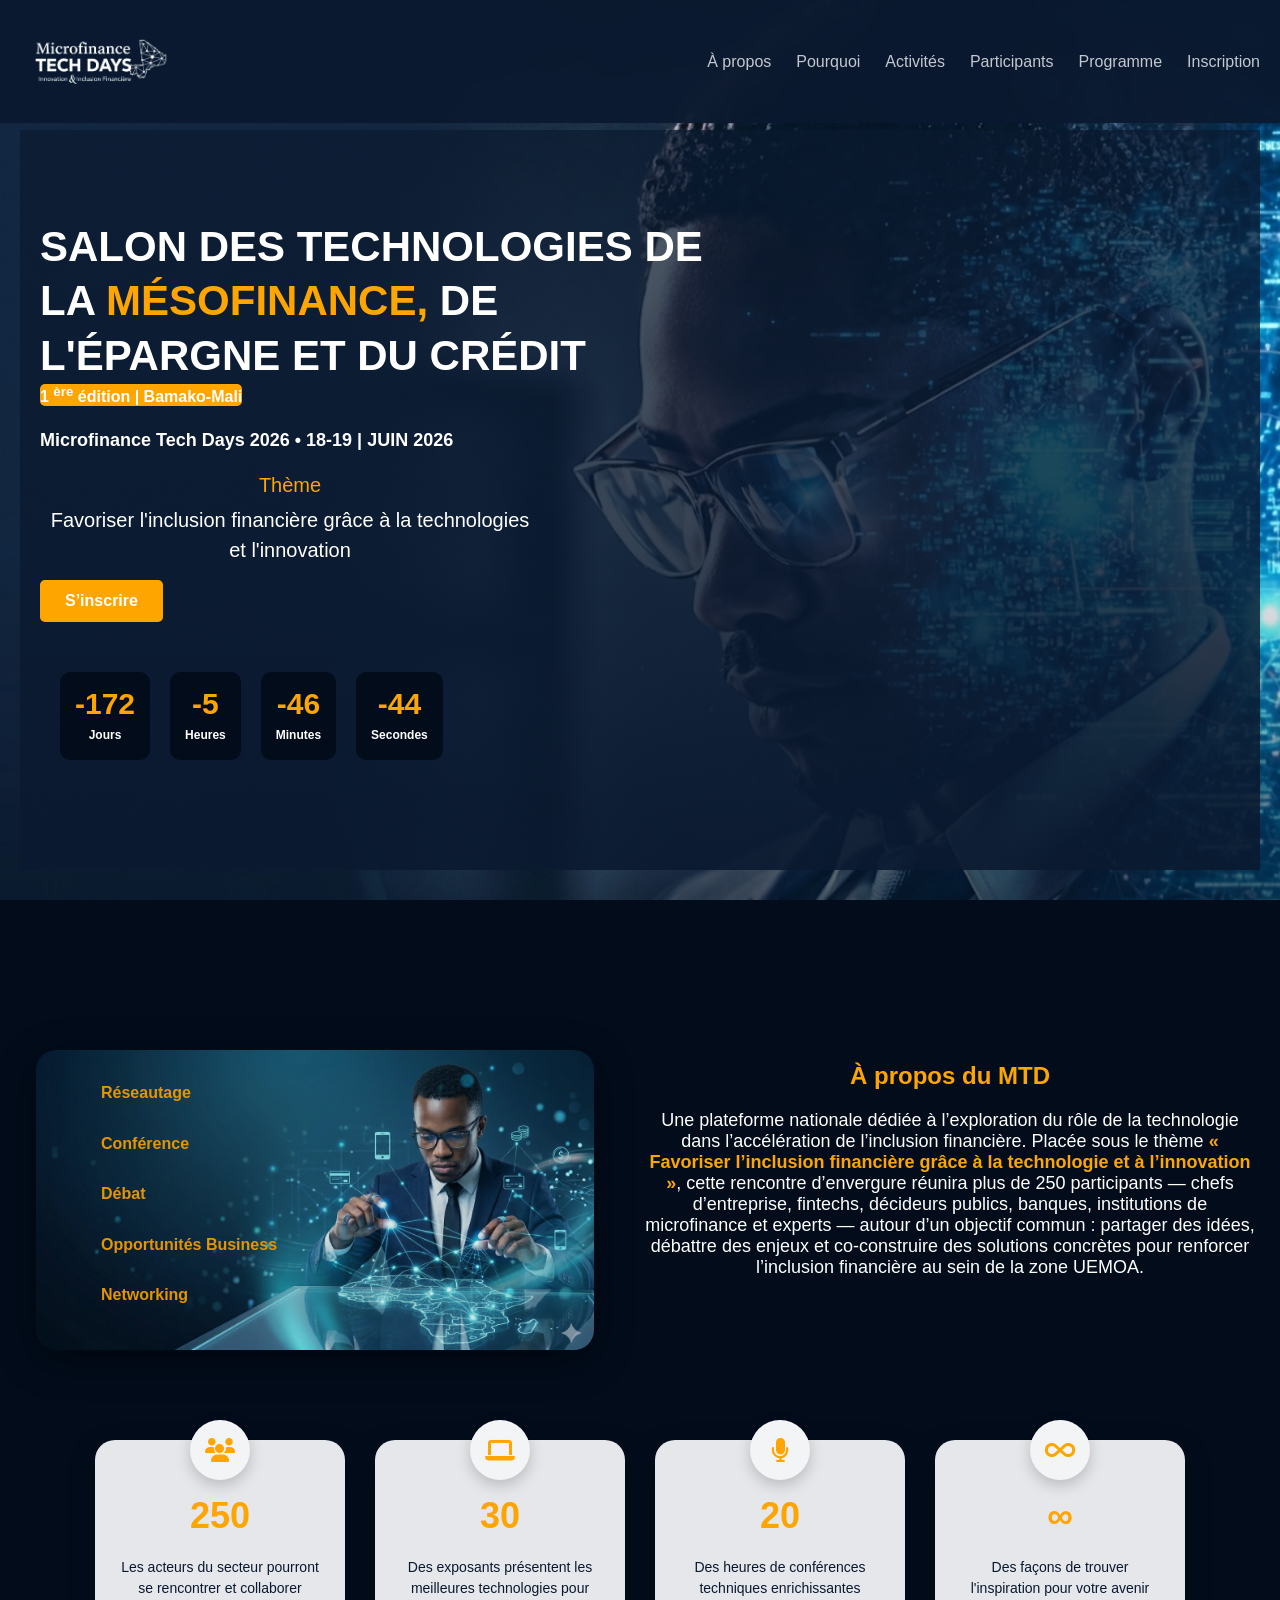
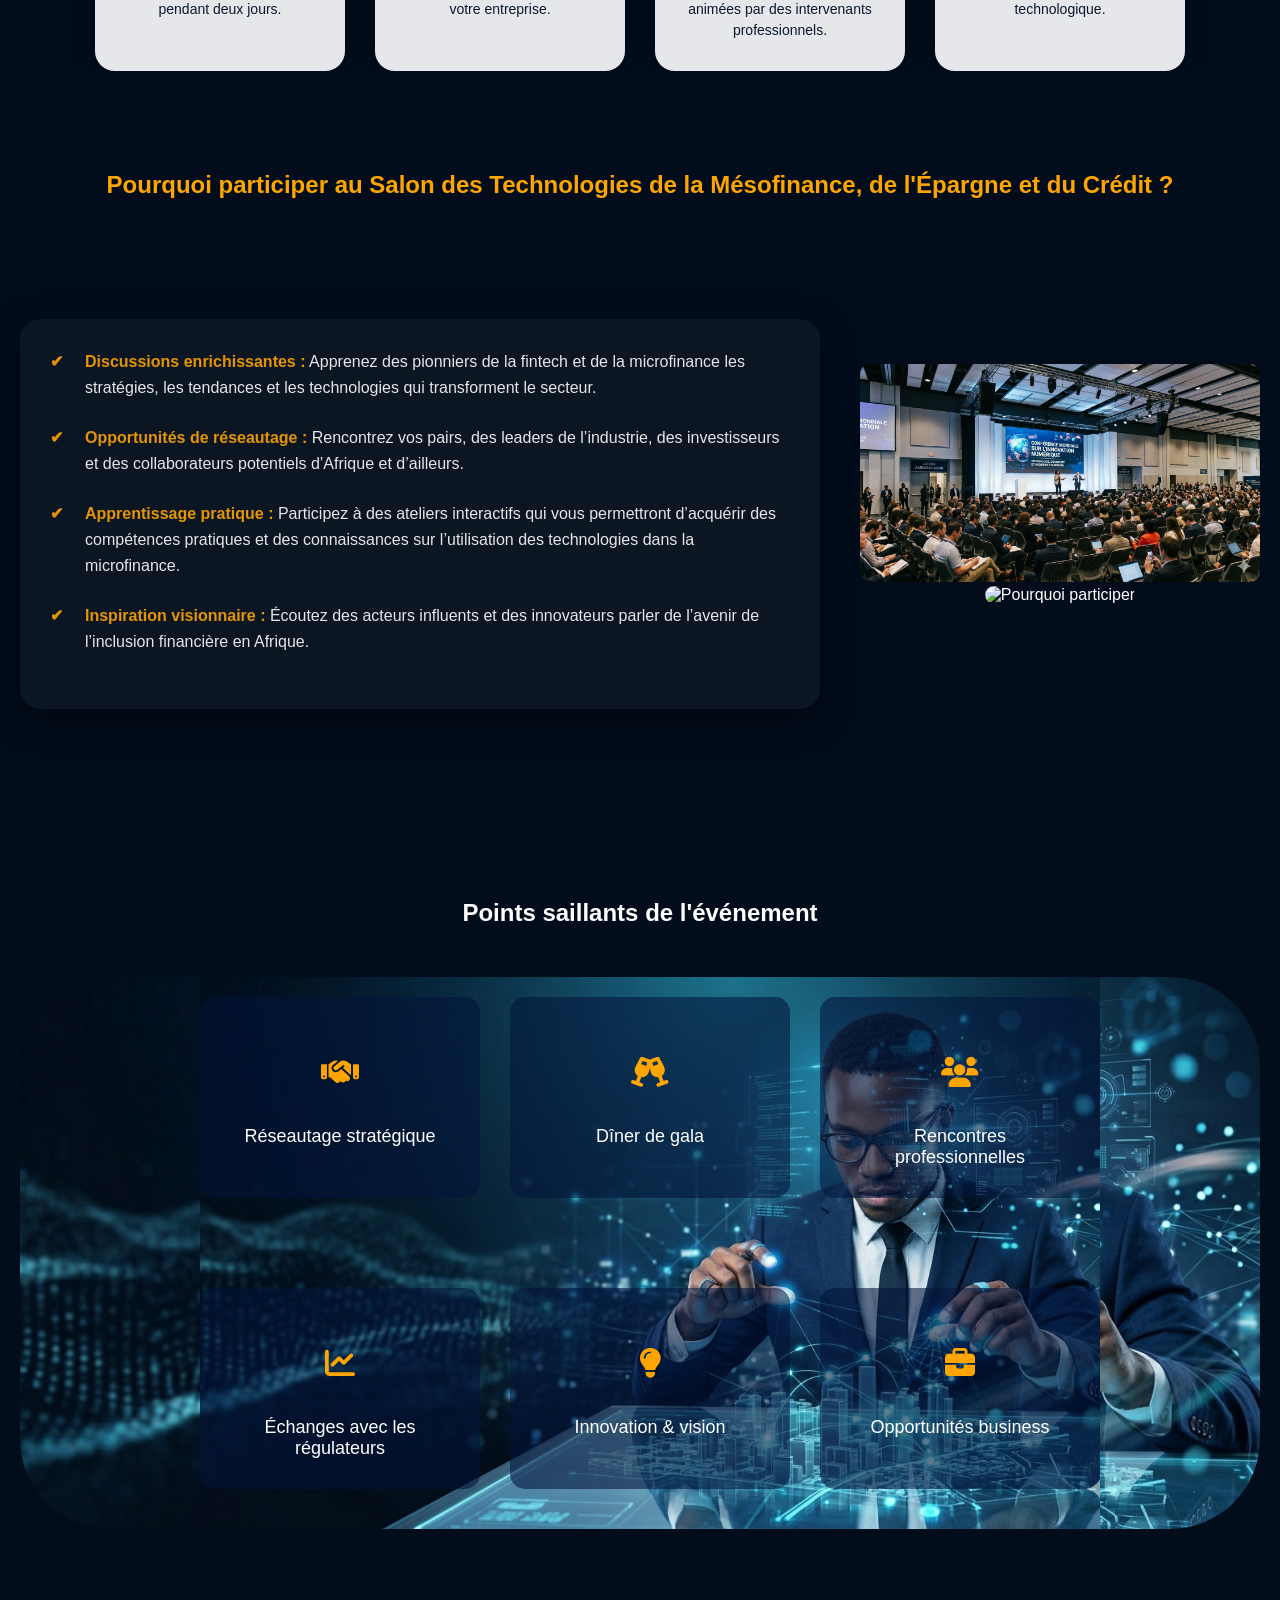
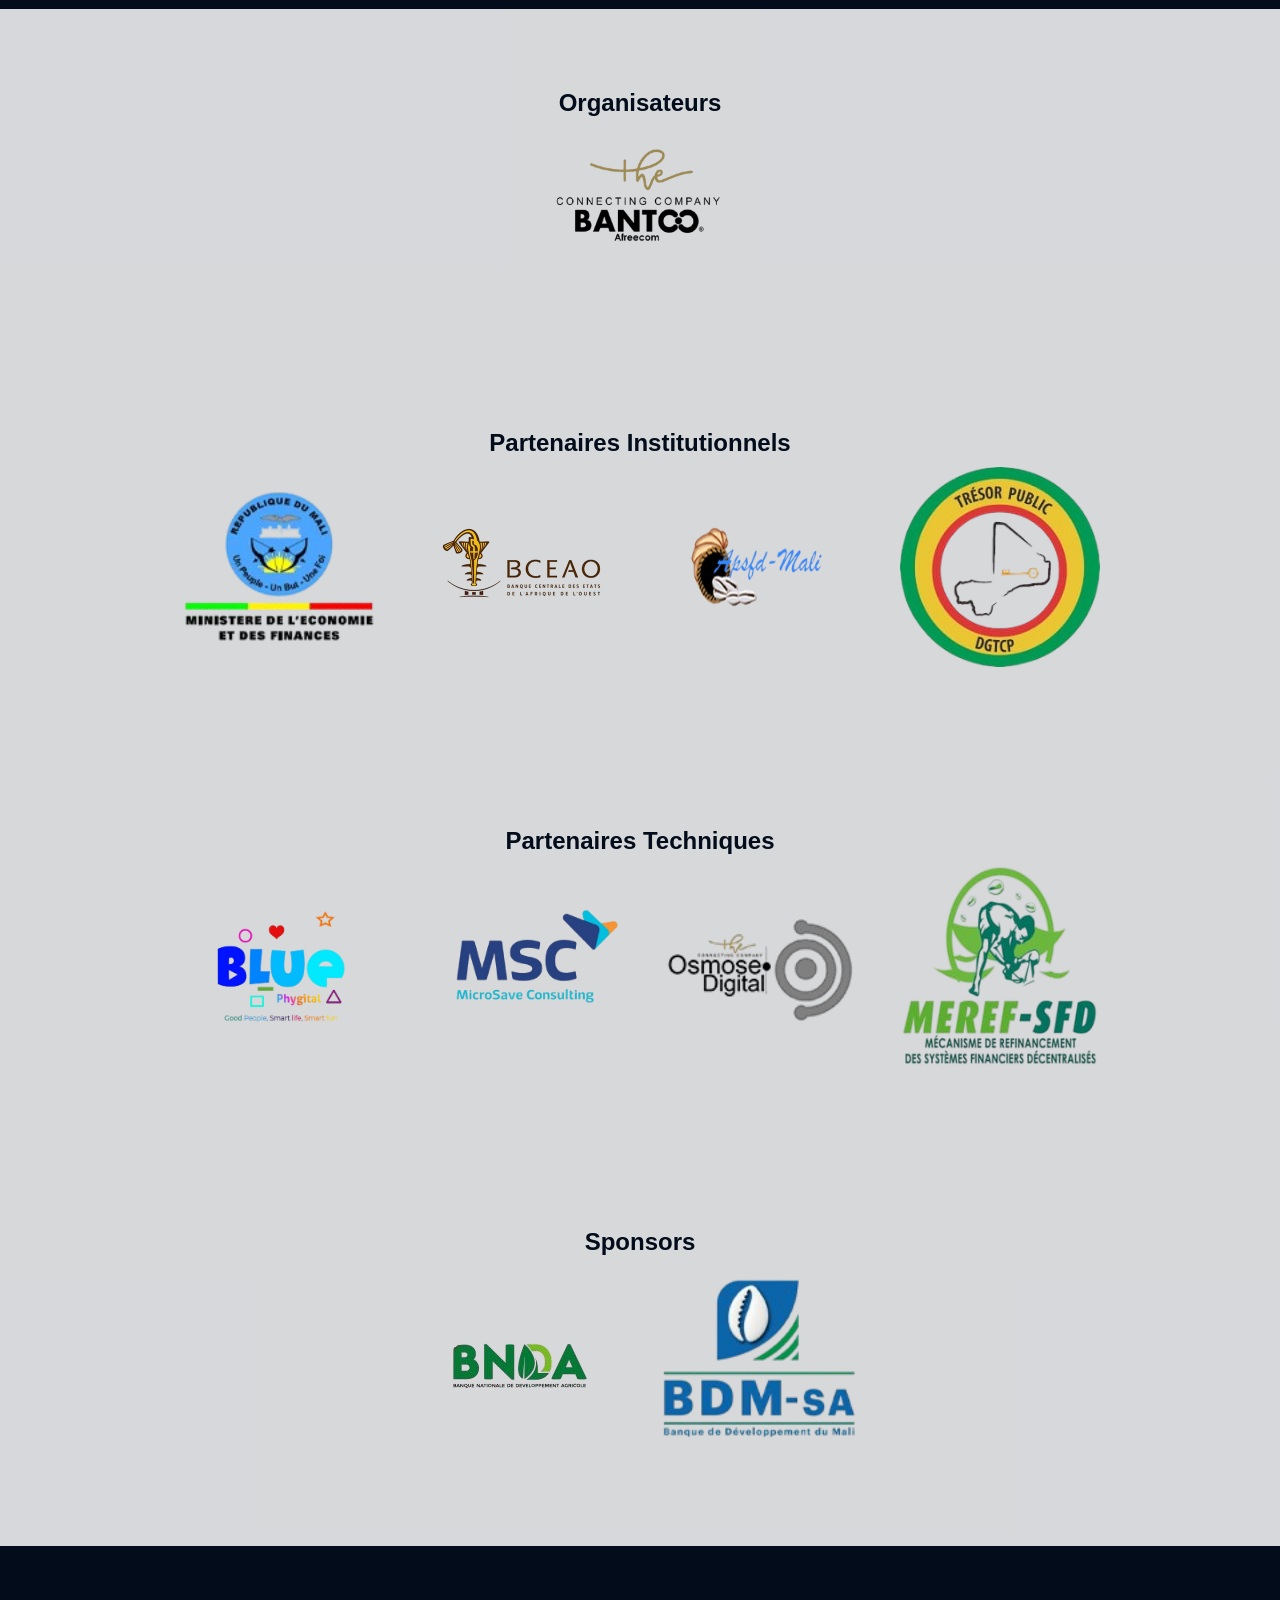
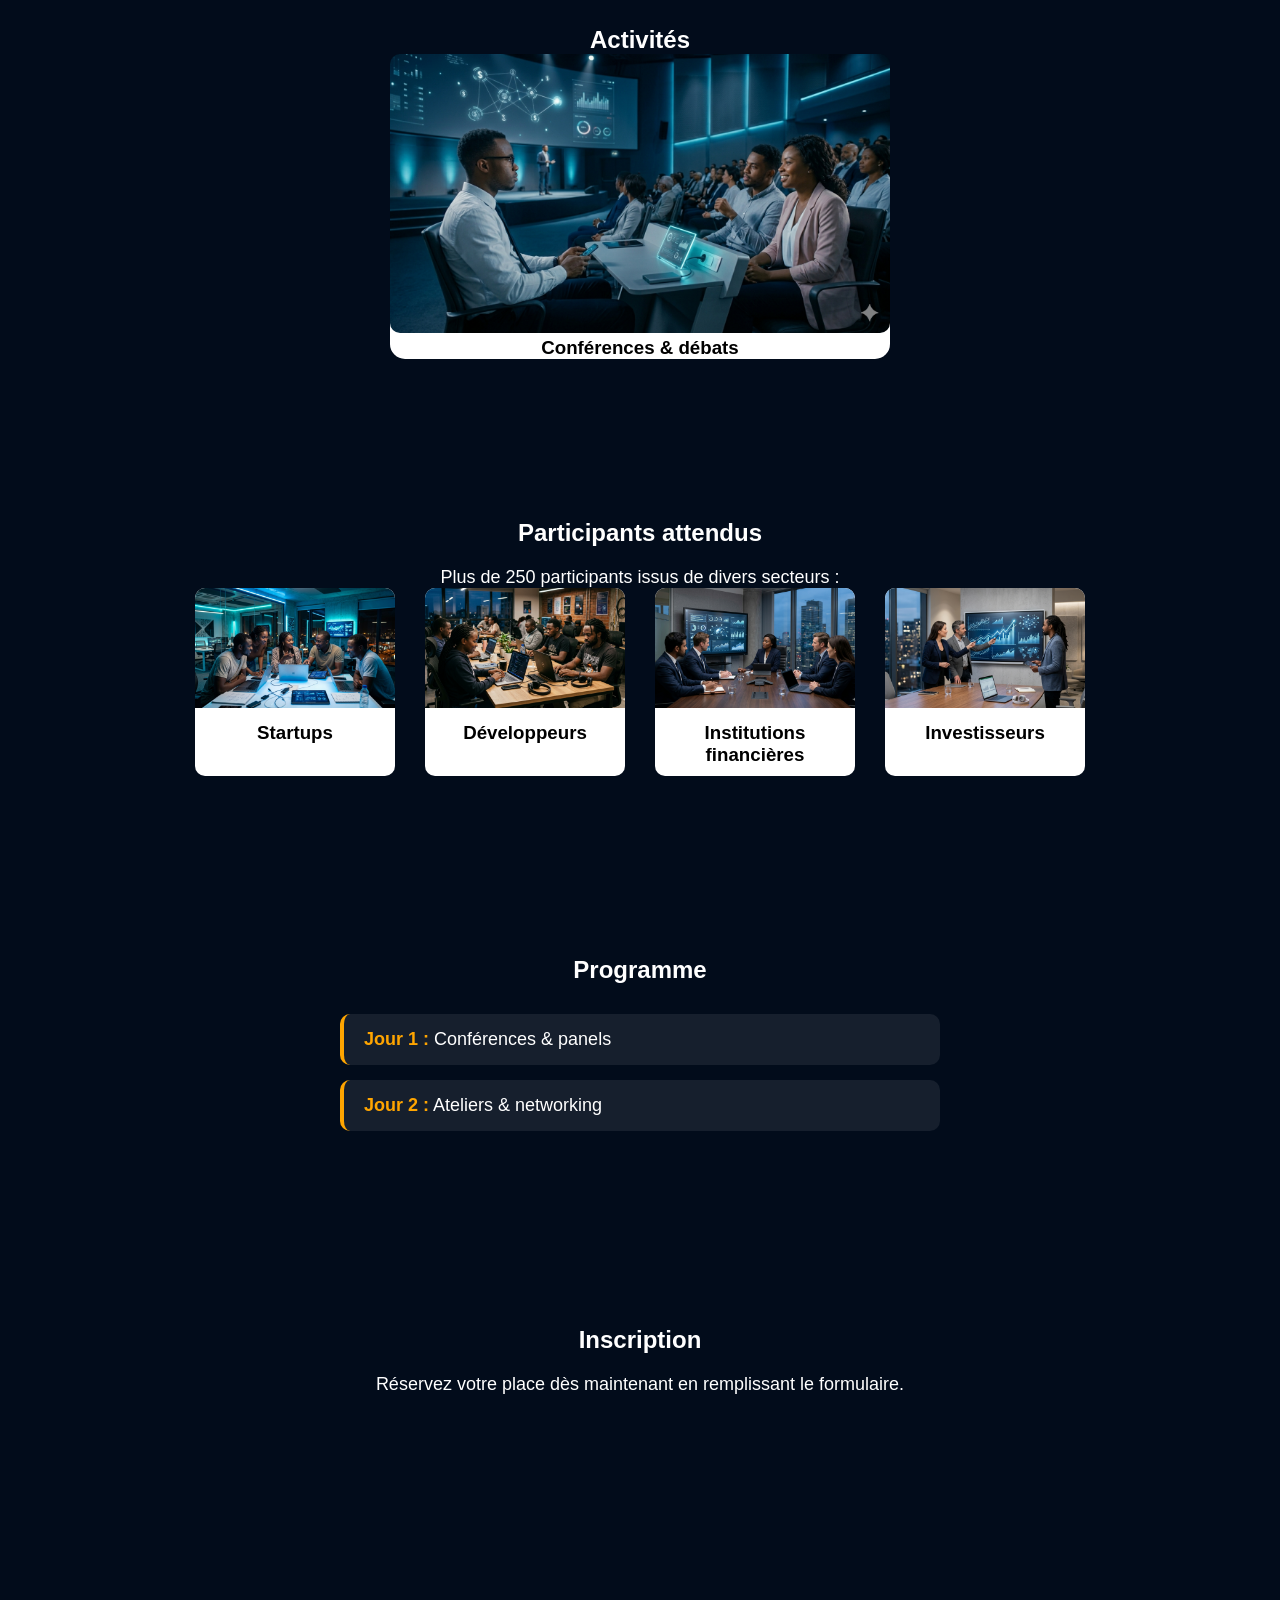
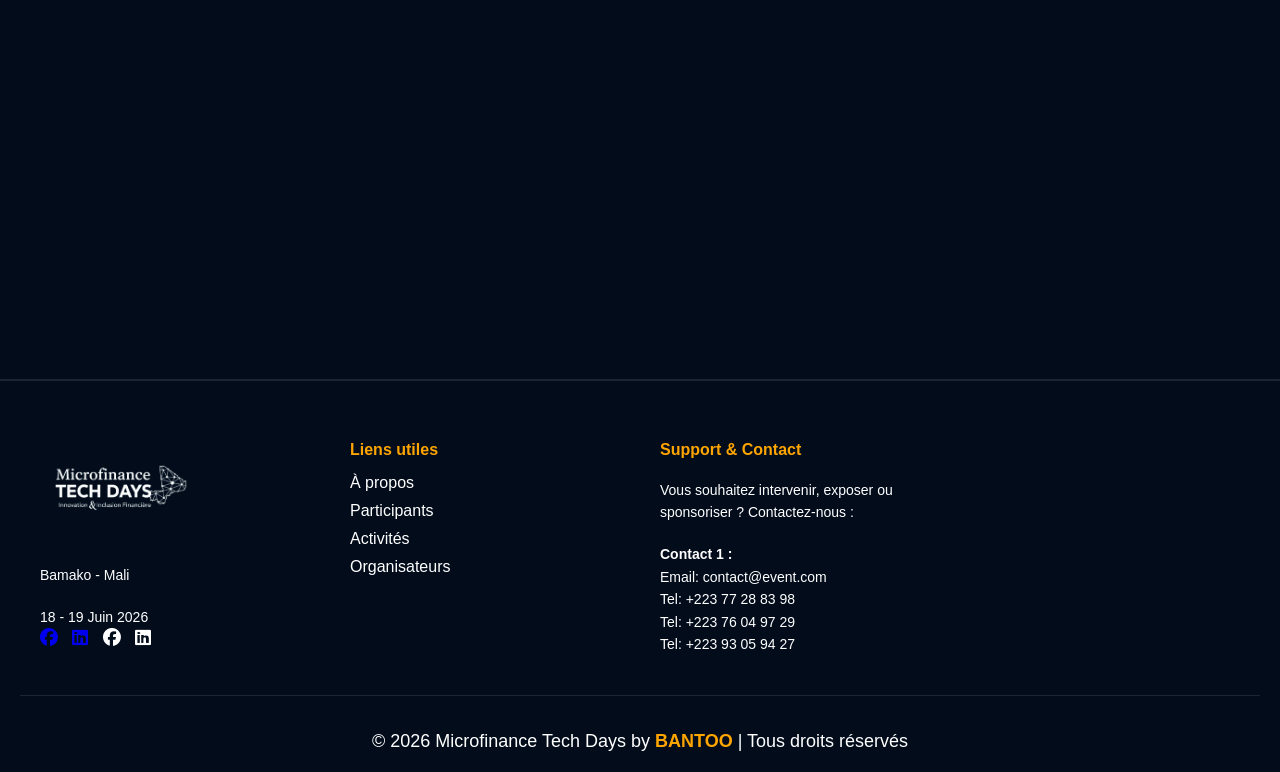
==== commit 8afca5a8: "merge repo distant" ====
--- a/microfinance/index.html
+++ b/microfinance/index.html
@@ -179,42 +179,6 @@
       </div>
 
     </div>
-
-  <h2>Points saillants de l'événement</h2>
-
-  <div class="highlights-grid">
-
-    <div class="highlight-item">
-      <i class="fas fa-handshake"></i>
-      <p>Réseautage stratégique</p>
-    </div>
-
-    <div class="highlight-item">
-      <i class="fas fa-glass-cheers"></i>
-      <p>Dîner de gala</p>
-    </div>
-
-    <div class="highlight-item">
-      <i class="fas fa-users"></i>
-      <p>Rencontres professionnelles</p>
-    </div>
-
-    <div class="highlight-item">
-      <i class="fas fa-chart-line"></i>
-      <p>Échanges avec  les régulateurs</p>
-    </div>
-
-    <div class="highlight-item">
-      <i class="fas fa-lightbulb"></i>
-      <p>Innovation & vision</p>
-    </div>
-
-    <div class="highlight-item">
-      <i class="fas fa-briefcase"></i>
-      <p>Opportunités business</p>
-    </div>
-
-  </div>
 </section>
 
 <!-- ORGANIZERS -->
@@ -250,15 +214,14 @@
 </section>
 
 <!-- PARTNERS -->
-<section id="partnerscom" class="fade-up">
+<!-- <section id="partnerscom" class="fade-up">
   <h2>Partenaires Communication</h2>
   <div class="logos">
     <img src="images/Mnn.png">
-    <img src="images/bceaolog.png">
     <img src="images/sponlog.png">
     
   </div>
-</section>
+</section> -->
 
 <!-- SPONSORS -->
 <section id="sponsors" class="fade-up">
--- a/microfinance/style.css
+++ b/microfinance/style.css
@@ -361,6 +361,7 @@
   transition: 0.3s;
   overflow: hidden; 
   margin-bottom: 40px;
+  margin-top: 20px;
 }
 
 .highlight-item i {
@@ -412,6 +413,7 @@
   height:auto;
   opacity: 1;
   transition: 0.3s;
+  max-width: 100%;
   
 }
 
@@ -424,13 +426,14 @@
 #partners,
 #sponsors,
 #partnerstech,
-#partnerscom
+#partnerscom,
 #sponsors {
   padding: 80px 20px;
   text-align: center;
   background: rgba(255, 255, 255, 0.822);
   color: #020c1b;
   font-weight: bold;
+  
 }
 
 /* Fade-up Animation */
